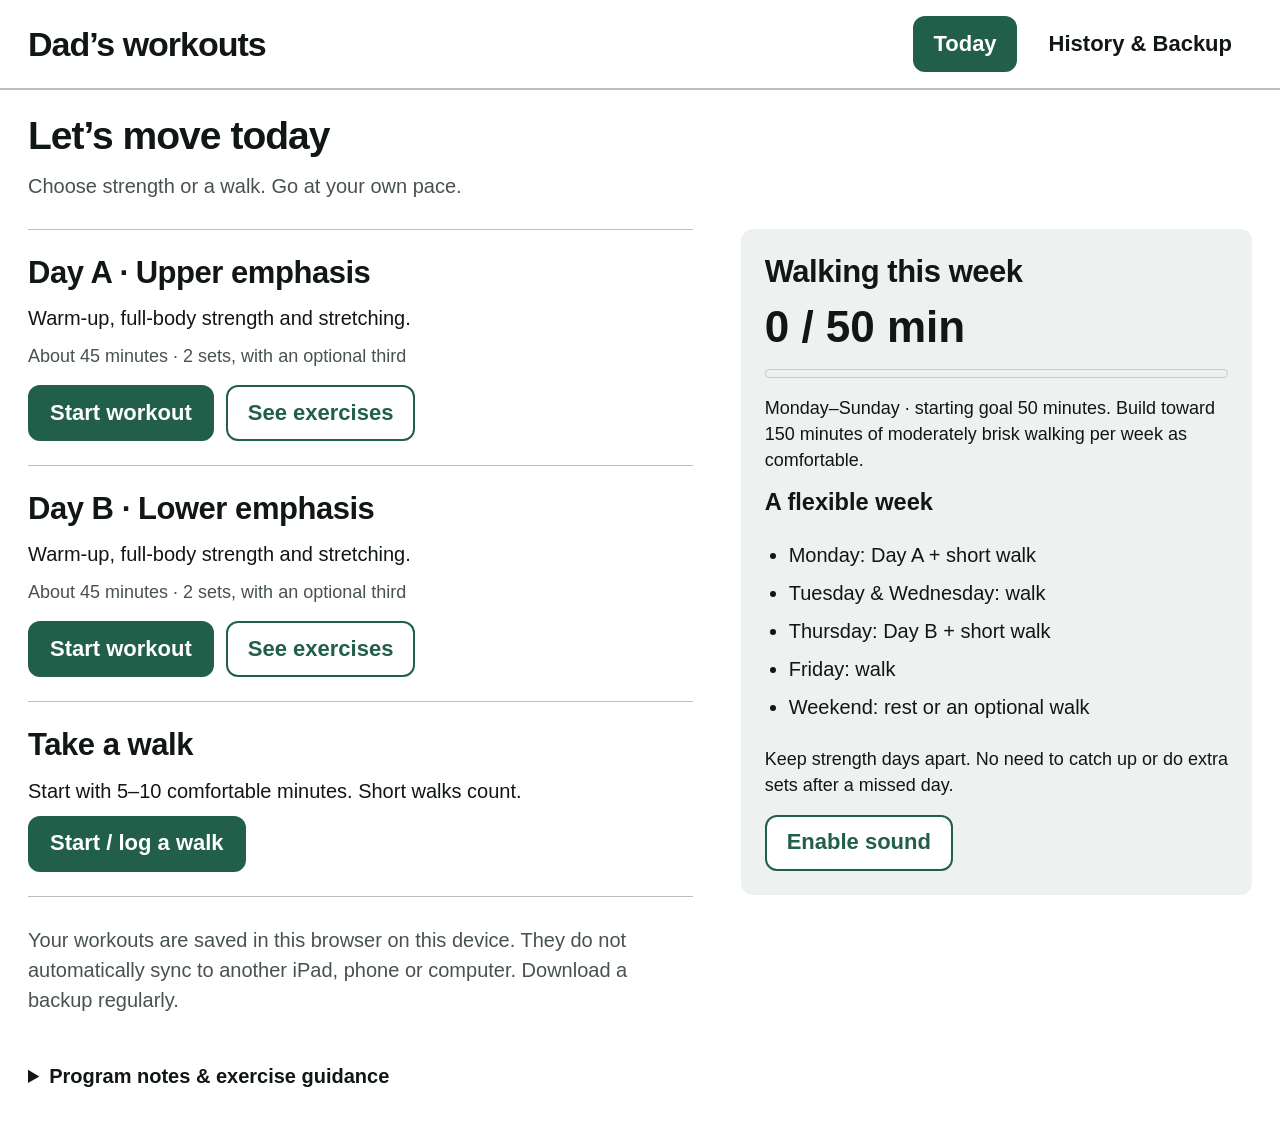
==== dad/index.html @ 0d592cd1 "Add separate Dad workout app with illustrated exercise guides" ====
<!doctype html>
<html lang="en">
<head>
  <meta charset="utf-8">
  <meta name="viewport" content="width=device-width, initial-scale=1, viewport-fit=cover">
  <meta name="theme-color" content="#215f4b">
  <meta name="description" content="Simple strength, mobility and walking workouts. Saved on your device.">
  <title>Dad’s workouts</title>
  <link rel="icon" href="data:,">
  <link rel="stylesheet" href="styles.css?v=motion-guides-20261128">
  <script src="workouts.js?v=motion-guides-20261128" defer></script>
  <script src="storage.js" defer></script>
  <script src="app.js?v=motion-guides-20261128" defer></script>
</head>
<body>
  <a class="skip-link" href="#main">Skip to workout</a>
  <header class="site-header">
    <a class="brand" href="#today">Dad’s workouts</a>
    <nav aria-label="Main navigation">
      <a href="#today" id="navToday">Today</a>
      <a href="#history" id="navHistory">History &amp; Backup</a>
    </nav>
  </header>
  <div id="storageNotice" class="notice danger" role="alert" hidden></div>
  <div id="announcement" class="sr-only" role="status" aria-live="polite"></div>
  <main id="main" tabindex="-1"></main>
  <aside id="timerPanel" class="timer-panel" aria-label="Workout timer" hidden></aside>
  <dialog id="confirmDialog" aria-labelledby="dialogTitle">
    <h2 id="dialogTitle"></h2><p id="dialogMessage"></p>
    <div class="button-row"><button id="dialogCancel" class="secondary">Go back</button><button id="dialogConfirm">Save workout</button></div>
  </dialog>
  <noscript><p class="notice">Please enable JavaScript to use the workout tracker.</p></noscript>
</body>
</html>
---- dad/styles.css ----
:root{color-scheme:light;--green:#215f4b;--green-dark:#164634;--ink:#111713;--muted:#47534c;--line:#b9c0bc;--soft:#edf1ef;--white:#fff;--radius:12px;font-family:-apple-system,BlinkMacSystemFont,"Segoe UI",sans-serif;font-size:20px;color:var(--ink);background:var(--white)}
*{box-sizing:border-box}body{margin:0}button,input,textarea,select,a{font:inherit}button,a,input,select,textarea{-webkit-tap-highlight-color:transparent}button,.button{min-height:56px;border:2px solid var(--green);border-radius:var(--radius);padding:12px 20px;background:var(--green);color:white;font-size:1.1rem;font-weight:700;line-height:1.2;cursor:pointer;text-decoration:none;display:inline-flex;align-items:center;justify-content:center;gap:10px;text-align:center}button:hover,.button:hover{background:var(--green-dark);border-color:var(--green-dark)}button.secondary,.button.secondary{background:white;color:var(--green)}button.secondary:hover,.button.secondary:hover{background:var(--soft)}button.quiet{background:white;border-color:transparent;color:var(--ink)}button:disabled{cursor:default;background:#e5e9e7;color:#46554b;border-color:#ccd3ce}a{color:var(--green);text-underline-offset:4px}a:focus-visible,button:focus-visible,input:focus-visible,textarea:focus-visible,summary:focus-visible,select:focus-visible{outline:4px solid #a76100;outline-offset:4px}input,textarea,select{border:2px solid #87958c;border-radius:9px;background:white;color:var(--ink);min-height:56px;padding:10px;font-size:1.1rem;max-width:100%}input[type=number]{width:120px}input[type=date]{width:auto}textarea{width:100%;min-height:100px}h1,h2,h3,p{margin-top:0}h1{font-size:1.95rem;line-height:1.15;letter-spacing:-.025em;margin-bottom:12px}h2{font-size:1.55rem;line-height:1.2;letter-spacing:-.015em;margin-bottom:12px}h3{font-size:1.18rem;margin-bottom:10px}p,li{line-height:1.5}p{margin-bottom:16px}small,.small{font-size:.9rem;line-height:1.45}.muted{color:var(--muted)}.sr-only{position:absolute;width:1px;height:1px;padding:0;margin:-1px;overflow:hidden;clip:rect(0,0,0,0);white-space:nowrap;border:0}[hidden]{display:none!important}.skip-link{position:fixed;top:-100px;left:12px;z-index:100;background:white;padding:12px}.skip-link:focus{top:10px}.site-header{display:flex;align-items:center;justify-content:space-between;gap:20px;padding:16px 28px;border-bottom:2px solid var(--line)}.brand{font-size:1.7rem;font-weight:800;letter-spacing:-.03em;color:var(--ink);text-decoration:none;white-space:nowrap}.site-header nav{display:flex;gap:12px}.site-header nav a{display:flex;align-items:center;justify-content:center;min-height:56px;padding:12px 20px;font-size:1.1rem;font-weight:750;text-decoration:none;border-radius:var(--radius);color:var(--ink)}.site-header nav a[aria-current]{background:var(--green);color:white}#main{max-width:1500px;margin:0 auto;padding:24px 28px 36px;outline:0}.notice{padding:16px 20px;border-left:5px solid var(--green);background:var(--soft);line-height:1.5;margin:0 0 24px}.danger{background:#fff3df;border-left-color:#a76100}.notice p:last-child{margin-bottom:0}#storageNotice{margin:0}.section-heading{margin:30px 0 16px}.button-row{display:flex;flex-wrap:wrap;gap:12px;align-items:center}.button-row>*{flex:0 1 auto}.space-between{justify-content:space-between}.full{width:100%}.home-intro{max-width:950px}.home-layout{display:grid;grid-template-columns:minmax(0,1.3fr) minmax(320px,1fr);gap:48px;margin-top:28px}.choice-list{border-top:1px solid var(--line)}.workout-choice{padding:24px 0;border-bottom:1px solid var(--line)}.workout-choice .button-row{margin-top:16px}.workout-choice p{margin-bottom:10px}.week-walking{padding:24px;background:var(--soft);border-radius:var(--radius);align-self:start}.week-walking .total{font-size:2.2rem;font-weight:800;font-variant-numeric:tabular-nums}.week-walking meter{width:100%;height:18px;margin:12px 0;accent-color:var(--green)}.week-plan{margin:20px 0;padding-left:24px}.week-plan li{padding:4px 0}.data-note{margin-top:28px;max-width:1000px;color:var(--muted)}details{margin-top:22px}summary{font-weight:700;cursor:pointer;min-height:56px;padding:12px 0}details p,details ul{margin-top:12px}details ul{padding-left:24px}.workout-top{display:flex;gap:20px;justify-content:space-between;align-items:start;margin-bottom:20px}.workout-top h1{margin-bottom:6px}.phase-label{font-size:1.1rem;font-weight:700;margin:0}.workout-layout{display:grid;grid-template-columns:minmax(0, .95fr) minmax(0,1.1fr);gap:36px;align-items:start}.demo-stage{width:100%;aspect-ratio:1;position:relative;overflow:hidden;background:#edf0f2;border-radius:var(--radius)}.demo-stage img{display:block;position:absolute;width:200%;height:300%;max-width:none;left:0;top:0;object-fit:fill}.demo-stage.single img{width:100%;height:100%;object-fit:contain}.demo-failure{position:absolute;inset:0;display:grid;place-content:center;text-align:center;padding:24px;background:var(--soft)}.demo-controls{display:flex;gap:12px;margin-top:14px}.demo-controls>*{flex:1}.demo-caption{margin:10px 0 0;color:var(--muted);font-size:.85rem;line-height:1.35}.instructions{padding-top:0}.instructions h2{font-size:1.9rem;margin-bottom:8px}.target{font-size:1.15rem;font-weight:750;line-height:1.35;margin-bottom:18px}.steps{list-style:none;margin:0 0 22px;padding:0;font-size:1.1rem}.steps li{margin-bottom:8px;line-height:1.4}.set-label{font-size:1.2rem;font-weight:750;margin:18px 0 10px}.rep-control{display:grid;grid-template-columns:84px 1fr 84px;border:2px solid var(--line);border-radius:var(--radius);padding:6px;gap:10px;align-items:center}.rep-control button{font-size:2.2rem;padding:4px;min-height:74px}.rep-number{display:flex;flex-direction:column;align-items:center;gap:0}.rep-number input{font-size:2.2rem;font-weight:750;line-height:1;width:130px;min-height:55px;padding:0;text-align:center;border:0;appearance:textfield;-moz-appearance:textfield}.rep-number input::-webkit-inner-spin-button,.rep-number input::-webkit-outer-spin-button{-webkit-appearance:none;margin:0}.rep-number label{font-size:1rem;line-height:1.1}.done-button{margin-top:16px;font-size:1.4rem;min-height:65px}.set-tools{display:flex;gap:10px;flex-wrap:wrap;margin-top:12px}.set-tools button{font-size:.9rem;padding:10px 12px}.timer-inline{margin-top:18px;padding:14px 16px;border:2px solid var(--line);border-radius:var(--radius);display:flex;align-items:center;gap:12px;justify-content:space-between;flex-wrap:wrap}.timer-inline strong{font-size:1.1rem}.exercise-nav{display:grid;grid-template-columns:1fr 1fr 1fr;gap:24px;border-top:2px solid var(--line);padding-top:18px;margin-top:24px}.exercise-nav button{font-size:1.1rem}.record-picker{display:flex;gap:8px;flex-wrap:wrap;margin:12px 0}.record-picker button{min-height:48px;font-size:.85rem;padding:8px 12px}.record-picker button.selected{outline:3px solid var(--green);outline-offset:2px}.record-picker .record-done{background:var(--soft);color:var(--green)}.timer-panel{position:sticky;bottom:0;padding:14px 28px;background:#e8f1ec;border-top:3px solid var(--green);display:flex;gap:20px;align-items:center;justify-content:space-between;z-index:10;box-shadow:0 -4px 12px #0000000a}.timer-heading{display:flex;gap:16px;align-items:center;flex-wrap:wrap}.timer-count{font-size:1.8rem;line-height:1.1;font-weight:800;font-variant-numeric:tabular-nums}.timer-panel .button-row{gap:10px}.timer-panel button{font-size:1rem;min-height:52px}.review-list,.history-list{list-style:none;padding:0}.review-list li,.history-row{border-bottom:1px solid var(--line);padding:18px 0}.review-list li{display:flex;align-items:center;justify-content:space-between;gap:20px}.review-list small{display:block;margin-top:5px}.history-row summary{display:flex;align-items:center;justify-content:space-between;gap:20px}.history-row details{margin:0}.history-row p{margin-bottom:8px}.history-detail{padding:8px 0 16px}.history-detail li{margin:8px 0}.history-actions{margin-top:24px}.history-layout{max-width:1050px}.backup-section{margin-top:36px;border-top:2px solid var(--line);padding-top:28px}.restore-label{display:block;margin:22px 0 10px}.status{line-height:1.4;min-height:1.4em}.form-row{display:flex;flex-wrap:wrap;gap:20px;margin:20px 0}.form-row label{display:flex;flex-direction:column;gap:10px;font-weight:650}.form-row .button{align-self:end}.walk-layout{display:grid;grid-template-columns:minmax(0,1fr) minmax(0,1fr);gap:48px;max-width:1150px}.walk-time{font-size:3.7rem;font-weight:750;font-variant-numeric:tabular-nums;margin:15px 0}.walk-form{border-top:1px solid var(--line);padding-top:24px;margin-top:28px}.save-line{font-size:.9rem;color:var(--muted);margin:16px 0 0}.phase-jump{margin-top:16px;display:flex;flex-wrap:wrap;gap:10px}.phase-jump button{min-height:48px;font-size:.9rem;padding:8px 12px}.phase-jump button.active{background:var(--soft);color:var(--green)}dialog{width:min(620px,calc(100% - 32px));max-height:85vh;overflow:auto;border:2px solid var(--line);border-radius:16px;padding:28px;color:var(--ink)}dialog::backdrop{background:#0c241a88}.inline-label{display:block;margin:18px 0 8px;font-weight:650}.hint{color:var(--muted);font-size:.9rem;margin-top:12px}.physio-note{padding:12px 16px;background:var(--soft);margin-bottom:18px}.sound-button{white-space:nowrap}.restore-input{max-width:100%;width:100%;font-size:.9rem}.walk-guidance{max-width:600px}.plain-list{padding-left:24px}.finish-actions{margin-top:26px}.progress-line{font-size:.9rem;color:var(--muted);margin:12px 0 0}.timer-panel .audio-tip{margin:4px 0 0;font-size:.8rem}.visit-history{margin-top:20px}
.record-picker button,.phase-jump button{min-height:56px}.rep-number{min-width:0}.rep-number input{max-width:100%}.demo-step{font-size:1.05rem;font-weight:750;line-height:1.35;margin:10px auto 0;max-width:480px;color:var(--ink)}
@media(min-width:761px){.workout-layout .demo-stage{max-width:min(100%,max(280px,calc(100svh - 430px)));margin:0 auto}.demo-controls,.demo-caption{max-width:480px;margin-left:auto;margin-right:auto}.workout-options{margin-top:10px}.workout-top{margin-bottom:16px}.exercise-nav{margin-top:20px}.timer-inline{margin-top:12px;padding:10px 14px}.set-label{margin-top:14px}.steps{margin-bottom:16px}}
@media(min-width:1500px){#main{padding-top:32px}.workout-layout{gap:48px}.instructions h2{font-size:2.2rem}.steps{font-size:1.3rem}.target{font-size:1.3rem}}
@media(max-width:1050px) and (min-width:761px){:root{font-size:18px}#main{padding:20px}.site-header{padding:12px 20px}.workout-layout{gap:24px}.site-header nav a{padding:12px 14px}.brand{font-size:1.6rem}.instructions h2{font-size:1.65rem}.steps{font-size:1.05rem}.rep-control{grid-template-columns:68px 1fr 68px}.home-layout{gap:28px}}
@media(max-width:760px){:root{font-size:18px}.site-header{padding:14px 16px;display:block}.brand{font-size:1.6rem;display:inline-block;margin-bottom:12px}.site-header nav{gap:8px}.site-header nav a{flex:1;font-size:1rem;padding:10px 12px}#main{padding:22px 16px 28px}h1{font-size:1.8rem}.home-layout,.walk-layout,.workout-layout{grid-template-columns:minmax(0,1fr);gap:24px}.workout-top{flex-wrap:wrap;gap:12px}.workout-top .button-row{width:100%}.workout-top .button-row button{flex:1;font-size:.95rem}.workout-layout{gap:24px}.demo-stage{max-width:480px;margin:auto}.demo-controls{max-width:480px;margin:14px auto 0}.demo-controls button,.demo-controls a{font-size:1rem;padding:12px 10px}.instructions h2{font-size:1.8rem}.steps{font-size:1.1rem}.rep-control{grid-template-columns:72px 1fr 72px}.exercise-nav{gap:10px;grid-template-columns:1fr 1fr}.exercise-nav button{font-size:1rem;padding:12px 8px}.exercise-nav button:last-child{grid-column:1 / -1}.timer-panel{padding:14px 16px;flex-wrap:wrap;gap:12px}.timer-panel>.button-row{width:100%}.timer-panel button{flex:1;padding:10px 12px}.timer-heading{justify-content:space-between;width:100%}.review-list li{align-items:start;gap:12px}.review-list li>button{flex-shrink:0;font-size:.9rem;padding:10px}.week-walking{padding:20px}.form-row{gap:14px}.history-row summary{align-items:start;flex-direction:column;gap:4px}.phase-jump{gap:8px}.phase-jump button{font-size:.85rem}.walk-time{font-size:3rem}}
@media(prefers-reduced-motion:reduce){*{scroll-behavior:auto!important;transition:none!important;animation:none!important}}
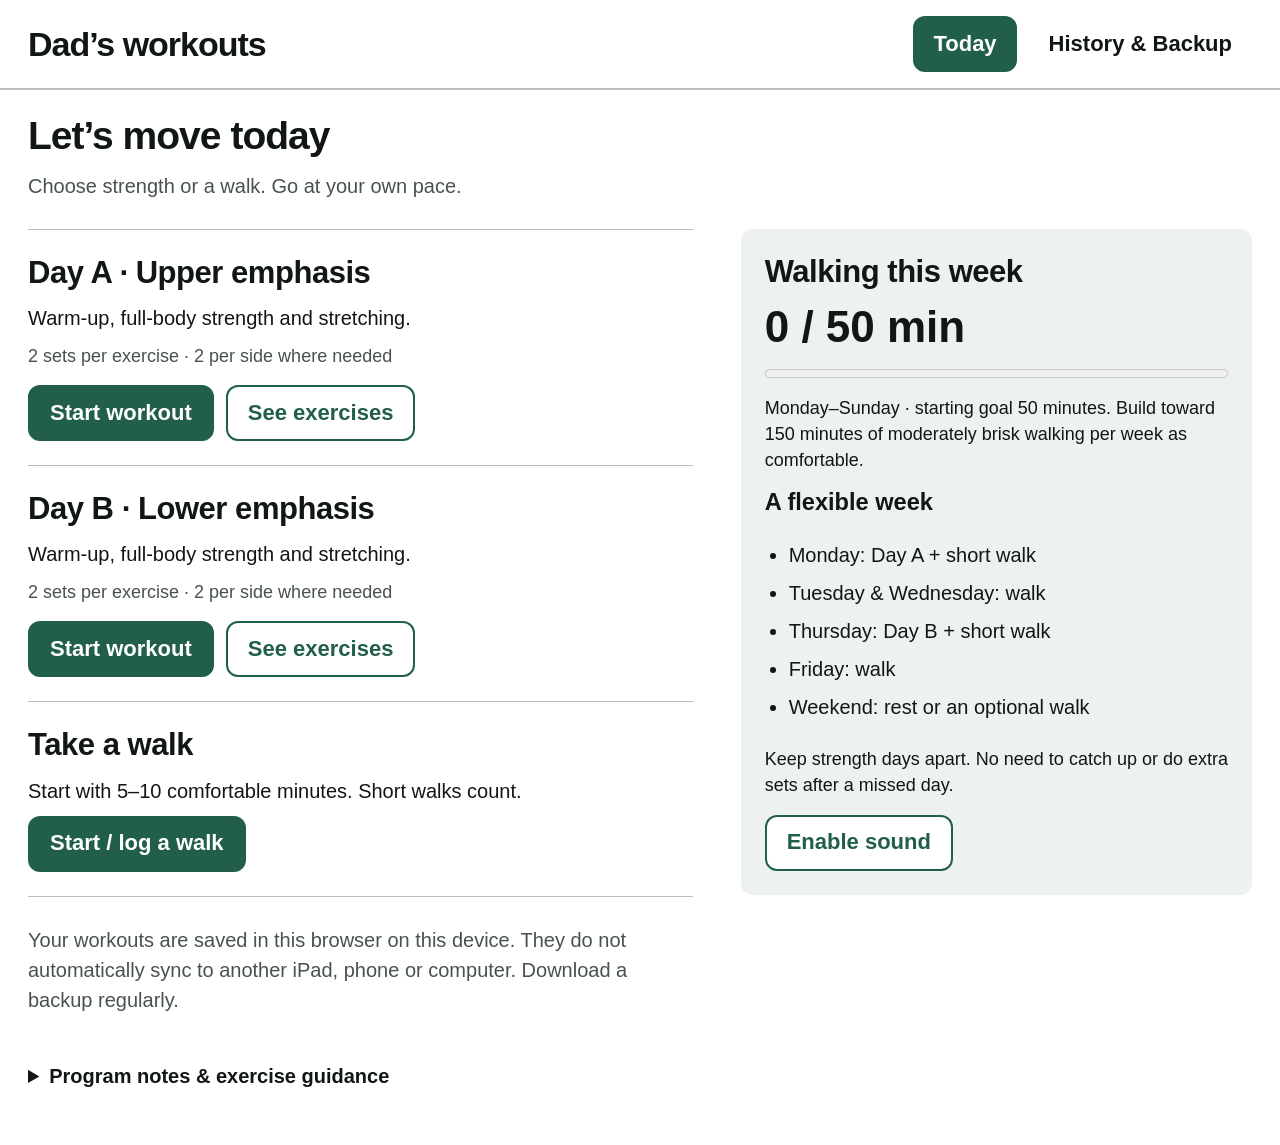
==== commit 5187b265: "Add two sets per side and timed stretches with safe plan updates" ====
--- a/dad/index.html
+++ b/dad/index.html
@@ -7,10 +7,10 @@
   <meta name="description" content="Simple strength, mobility and walking workouts. Saved on your device.">
   <title>Dad’s workouts</title>
   <link rel="icon" href="data:,">
-  <link rel="stylesheet" href="styles.css?v=motion-guides-20261128">
-  <script src="workouts.js?v=motion-guides-20261128" defer></script>
-  <script src="storage.js" defer></script>
-  <script src="app.js?v=motion-guides-20261128" defer></script>
+  <link rel="stylesheet" href="styles.css?v=sides-and-holds-20261128">
+  <script src="workouts.js?v=sides-and-holds-20261128" defer></script>
+  <script src="storage.js?v=sides-and-holds-20261128" defer></script>
+  <script src="app.js?v=sides-and-holds-20261128" defer></script>
 </head>
 <body>
   <a class="skip-link" href="#main">Skip to workout</a>
--- a/dad/styles.css
+++ b/dad/styles.css
@@ -6,3 +6,8 @@
 @media(max-width:1050px) and (min-width:761px){:root{font-size:18px}#main{padding:20px}.site-header{padding:12px 20px}.workout-layout{gap:24px}.site-header nav a{padding:12px 14px}.brand{font-size:1.6rem}.instructions h2{font-size:1.65rem}.steps{font-size:1.05rem}.rep-control{grid-template-columns:68px 1fr 68px}.home-layout{gap:28px}}
 @media(max-width:760px){:root{font-size:18px}.site-header{padding:14px 16px;display:block}.brand{font-size:1.6rem;display:inline-block;margin-bottom:12px}.site-header nav{gap:8px}.site-header nav a{flex:1;font-size:1rem;padding:10px 12px}#main{padding:22px 16px 28px}h1{font-size:1.8rem}.home-layout,.walk-layout,.workout-layout{grid-template-columns:minmax(0,1fr);gap:24px}.workout-top{flex-wrap:wrap;gap:12px}.workout-top .button-row{width:100%}.workout-top .button-row button{flex:1;font-size:.95rem}.workout-layout{gap:24px}.demo-stage{max-width:480px;margin:auto}.demo-controls{max-width:480px;margin:14px auto 0}.demo-controls button,.demo-controls a{font-size:1rem;padding:12px 10px}.instructions h2{font-size:1.8rem}.steps{font-size:1.1rem}.rep-control{grid-template-columns:72px 1fr 72px}.exercise-nav{gap:10px;grid-template-columns:1fr 1fr}.exercise-nav button{font-size:1rem;padding:12px 8px}.exercise-nav button:last-child{grid-column:1 / -1}.timer-panel{padding:14px 16px;flex-wrap:wrap;gap:12px}.timer-panel>.button-row{width:100%}.timer-panel button{flex:1;padding:10px 12px}.timer-heading{justify-content:space-between;width:100%}.review-list li{align-items:start;gap:12px}.review-list li>button{flex-shrink:0;font-size:.9rem;padding:10px}.week-walking{padding:20px}.form-row{gap:14px}.history-row summary{align-items:start;flex-direction:column;gap:4px}.phase-jump{gap:8px}.phase-jump button{font-size:.85rem}.walk-time{font-size:3rem}}
 @media(prefers-reduced-motion:reduce){*{scroll-behavior:auto!important;transition:none!important;animation:none!important}}
+
+.target{display:flex;align-items:baseline;flex-wrap:wrap;gap:6px 16px;padding:10px 14px;background:var(--soft);border-left:4px solid var(--green);border-radius:6px;margin:12px 0 16px}.target h3{font-size:1rem;line-height:1.35;margin:0}.target p{font-size:1.1rem;line-height:1.35;margin:0}.rep-explanation{font-size:1rem;line-height:1.4;margin:0 0 16px}.rep-number label{font-weight:700;margin:2px 0 3px}
+@media(min-width:761px){.target{margin-bottom:12px}.steps li{margin-bottom:6px}.rep-explanation{margin-bottom:12px}.set-label{margin-top:10px}.exercise-nav{margin-top:10px}}
+
+.exercise-side{font-size:1.15rem;font-weight:750;color:var(--green);margin:0 0 10px;line-height:1.35}
